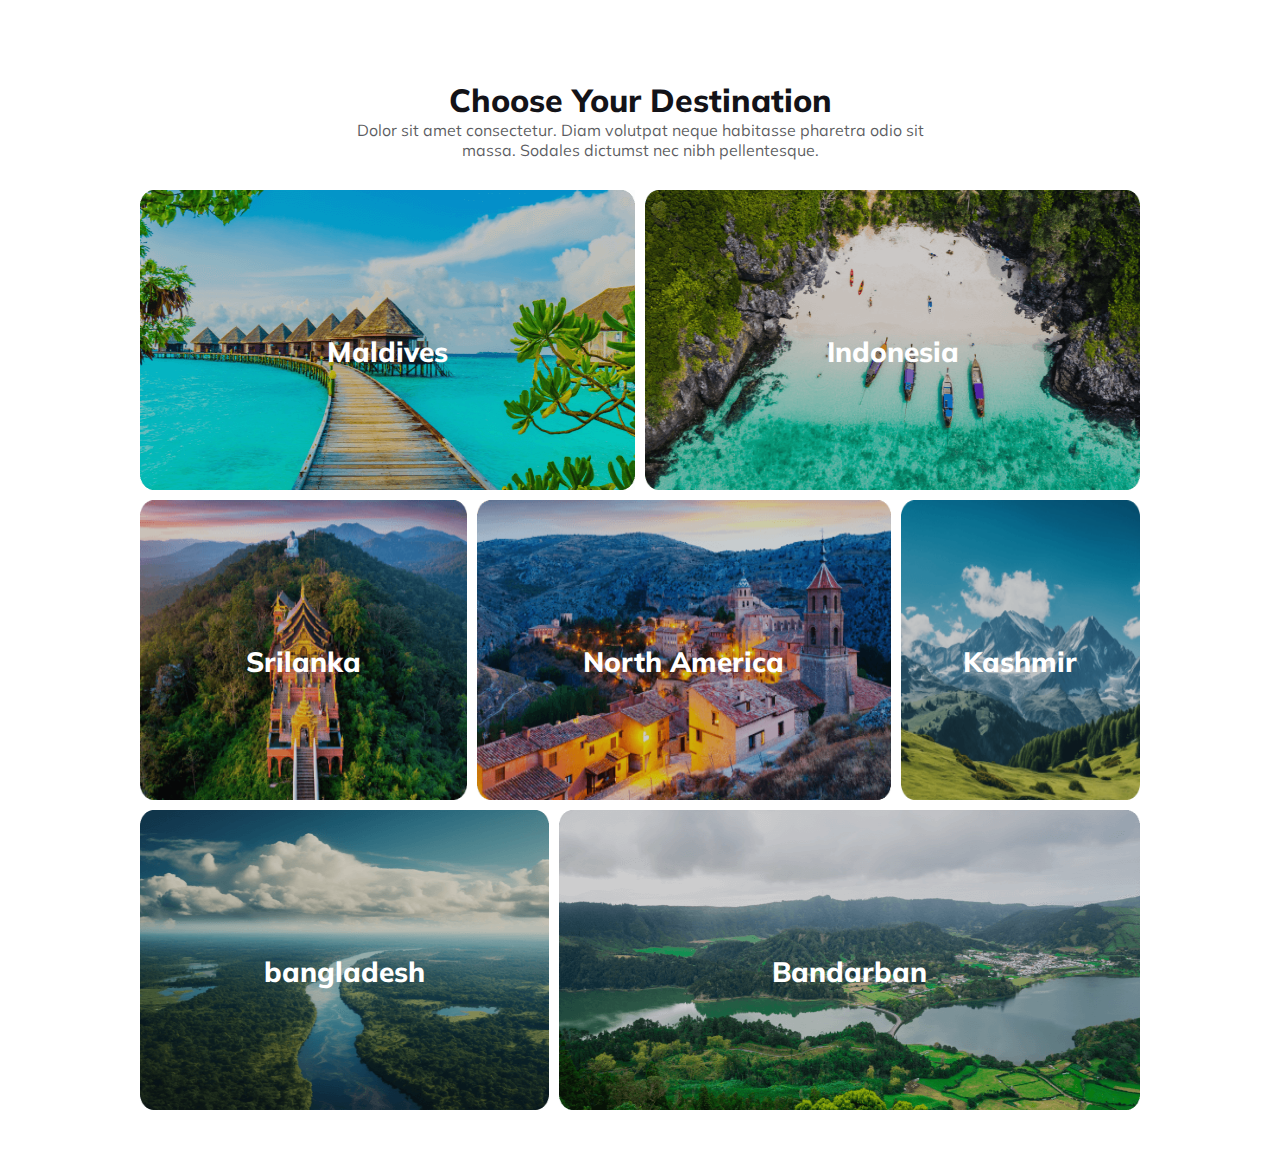
==== flexbox.html @ b42ee202 "finished destination section with resposive and commit" ====
<!DOCTYPE html>
<html lang="en">
<head>
    <meta charset="UTF-8">
    <meta name="viewport" content="width=device-width, initial-scale=1.0">
    <title>Document</title>
    <link rel="stylesheet" href="style/style.css">
</head>
<body>
    <main>
        <section class="destination">
            <div class="destination-info">
                <h3 class="common-title">Choose Your Destination</h3>
                <p class="common-text">
                    Dolor sit amet consectetur. Diam volutpat neque habitasse pharetra odio sit massa. Sodales dictumst nec nibh pellentesque.
                </p>
            </div>
            <div class="row">
                <div><img class="img-size" src="Images/Rectangle 5.png" alt=""><div class="pic-1 pic-text">Maldives</div></div>
                <div><img class="img-size" src="Images/Rectangle 8.png" alt=""><div class="pic-1 pic-text">Indonesia</div></div>
            </div>
            <div class="row">
                <div><img class="img-size" src="Images/Rectangle 6.png" alt=""><div class="pic-1 pic-text">Srilanka</div></div>
                <div><img class="img-size" src="Images/Rectangle 7.png" alt=""><div class="pic-1 pic-text">North America</div></div>
                <div><img class="img-size" src="Images/Rectangle 9.png" alt=""><div class="pic-1 pic-text">Kashmir</div></div>
            </div>
            <div class="row">
                <div><img class="img-size" src="Images/Rectangle 11.png" alt=""><div class="pic-1 pic-text">bangladesh</div></div>
                <div><img class="img-size" src="Images/Rectangle 10.png" alt=""><div class="pic-1 pic-text">Bandarban</div></div>
            </div>
    
        </section>
    </main>
</body>
</html>
---- style/style.css ----
@import url('https://fonts.googleapis.com/css2?family=Merriweather:ital,wght@0,300;0,400;0,700;0,900;1,300;1,400;1,700;1,900&family=Mulish:ital,wght@0,200;0,300;0,400;0,500;0,600;0,700;0,800;0,900;0,1000;1,200;1,300;1,400;1,500;1,600;1,700;1,800;1,900;1,1000&family=Open+Sans:ital,wght@0,300;0,400;0,500;0,600;0,700;0,800;1,300;1,400;1,500;1,600;1,700;1,800&family=Work+Sans:ital,wght@0,100;0,200;0,300;0,400;0,500;0,600;0,700;0,800;0,900;1,100;1,200;1,300;1,400;1,500;1,600;1,700;1,800;1,900&display=swap');
@import url('https://fonts.googleapis.com/css2?family=Inter:wght@300&display=swap');

* {
    font-family: 'Mulish', sans-serif;
    padding: 0;
    margin: 0;
    font-size: 16px;
}

/*shared style*/
.btn-primary {
    border-radius: 8px;
    background: #FF5400;
    border: 0px;
    color: white;
    font-size: 1rem;
    font-weight: 700;
    padding: 10px 25px;
}

.common-text {
    color: rgba(19, 19, 24, 0.70);
    font-size: 1rem;
    font-style: normal;
    font-weight: 400;
    line-height: 20px;
}

.common-title {
    color: #131318;
    font-size: 2rem;
    font-style: normal;
    font-weight: 800;
    line-height: normal;
}

/* header style*/
header {
    max-width: 1000px;
    margin: 50px auto;

}

nav {
    display: flex;
    justify-content: space-between;
    align-items: center;
    margin-bottom: 2rem;
}

.nav-icon {
    display: flex;
    align-items: center;
    gap: 10px;
}

nav ul {
    display: flex;
}

nav li {
    list-style: none;
    margin-right: 30px;
    font-weight: 400;
    font-size: 1rem;
}

nav ul a {
    text-decoration: none;
    color: #424247;
}

.nav-title {
    color: #131318;
    font-size: 2rem;
    font-weight: 800;

}

.nav-title>span {
    color: #FF5400;
    font-size: 2rem;
    font-weight: 800;

}

.home {
    color: #FF5400;
    font-weight: 700;
}

.hide-btn {
    display: none;
}


/* banner section style*/
.banner {
    background-image: linear-gradient(180deg, rgba(19, 19, 24, 0.80) 0%, rgba(19, 19, 24, 0.00) 100%), url(../Images/Group13.png);
    border-radius: 8px;
    background-repeat: no-repeat;
    background-size: cover;
}

.banner-info {
    text-align: center;
    padding: 9rem;
}

.banner-info-text {
    padding: 0px 4rem;
}

.banner-title {
    color: #FFF;
    font-size: 3rem;
    font-style: normal;
    font-weight: 800;
    line-height: normal;
}

.banner-description {
    color: #FFF;
    font-size: 1rem;
    font-style: normal;
    font-weight: 400;
    line-height: 26px;
    margin-top: 1rem;
    margin-bottom: 2rem;
}

select {
    color: rgba(19, 19, 24, 0.50);
    background-color: #fff;
    border: none;
    border-radius: 8px;
    font-size: 1rem;
    font-weight: 700;
    height: 50px;
    width: 9rem;
}

input[type="text"] {
    border: none;
    color: rgba(19, 19, 24, 0.50);
    background: #FFF;
    width: 9rem;
    height: 50px;
    border-radius: 8px;
    text-align: left;
    font-size: 1rem;
    font-weight: 700;
}

.serech-btn {
    border-radius: 8px;
    background: #FF5400;
    border: 0px;
    color: white;
    font-size: 1rem;
    font-weight: 700;
    width: 9rem;
    height: 50px;
}

.find-places {
    border-radius: 8px;
    background: rgba(255, 255, 255, 0.30);
    display: inline-flex;
    padding: 16px;
    align-items: flex-start;
    gap: 24px;
}

/* main section style*/
main {
    max-width: 1000px;
    margin: 50px auto;
}

/* our tour section style*/

.tour-container {

    display: flex;
    justify-content: space-between;
    align-items: center;
    gap: 50px;
    margin-top: 50px;
}

.tour-info ul li {
    text-indent: 0;
    list-style-position: inside;
    color: rgba(19, 19, 24, 0.70);
    font-size: 1rem;
    font-style: normal;
    font-weight: 400;
    line-height: 26px;
}

.tour-info p {
    margin-top: 10px;
    margin-bottom: 10px;
}

/* destination section style*/
.destination{
    margin-top: 50px;
}

.destination-info {
    text-align: center;
    padding: 30px 200px;

}

.img-size {
    width: 100%;
    height: 100%;
}

.row {
    height: 300px;
    display: flex;
    gap: 10px;
    margin-bottom: 10px;

}

.pic-1 {
    position: relative;
    text-align: center;
    bottom: 160px;
}

.pic-text {
    color: #FFF;
    text-align: center;
    font-size: 28px;
    font-style: normal;
    font-weight: 800;
    line-height: normal;
}

/* newsletter section style*/

.newsletter-container {
    display: flex;
    gap: 20px;
    margin-top: 50px;
}

.newsletter-info {
    border-radius: 16px;
    border: 1px solid #FF5400;
    padding: 4rem 3rem;
    text-align: left;


}

.newsletter-image img {
    width: 100%;
    height: 100%;
}

.newsletter-title {
    color: #131318;
    font-size: 1.5rem;
    font-style: normal;
    font-weight: 800;
    line-height: normal;
    margin-bottom: 5px;
}


.newsletter-info input[type="text"] {
    border-radius: 8px;
    background: rgba(19, 19, 24, 0.05);
    width: 100%;
    border: none;
    color: rgba(19, 19, 24, 0.30);
    height: 60px;
    font-size: 1rem;
    font-weight: 400;
    margin-top: 0.7rem;
    margin-bottom: 0.7rem;
}

.newsletter-info input[type="email"] {
    border-radius: 8px;
    background: rgba(19, 19, 24, 0.05);
    width: 100%;
    border: none;
    color: rgba(19, 19, 24, 0.30);
    height: 60px;
    font-size: 1rem;
    font-weight: 400;
    margin-bottom: 1rem;
}

.newsletter-info button {
    width: 100%;
    height: 60px;
}

.savings-badge {
    color: rgb(255, 255, 255);
    width: 200px;
    text-align: center;
    border-radius: 8px;
    background: #FF5400;
    padding: 30px;
    transform: rotate(-22deg);
    position: relative;
    bottom: 160px;
    left: 220px;
}

.savings-badge h2 {
    color: #FFF;
    font-size: 20px;
    font-style: normal;
    font-weight: 800;
    line-height: normal;
}



/* footer section style*/

footer {
    background: rgba(19, 19, 24, 0.05);
}

.footer-container {
    max-width: 800px;
    margin: 0 auto;
    text-align: center;
    padding-top: 6rem;
    padding-bottom: 6rem;
}

.footer-info {
    padding-left: 30px;
    padding-right: 30px;
}

.web-title {
    display: inline-flex;
    gap: 10px;
}

.footer-description {
    color: #5A5A5D;
    font-size: 1rem;
    font-style: normal;
    font-weight: 400;
    line-height: 20px;
    margin-top: 1rem;
    margin-bottom: 2rem;
}

i {
    margin-right: 2rem;
}

.social-links {
    margin-bottom: 2rem;
}

hr {
    margin-bottom: 2rem;
}

.footer-container p {
    color: #131318;
    font-family: 'Inter', sans-serif;
    font-size: 16px;
    font-style: normal;
    font-weight: 300;
    line-height: normal;
}








/* responsive layout*/

/* for mobile devies*/

@media screen and (max-width: 600px) {

    header,
    main {
        padding-left: 20px;
        padding-right: 20px;

    }

    .hidden {
        display: none;
    }

    .hide-btn {
        display: inline-flex;
        border: none;
    }

    .nav-title {
        color: #131318;
        font-size: 1.5rem;
        font-weight: 800;
    }

    .nav-title>span {
        color: #FF5400;
        font-size: 1.5rem;
        font-weight: 800;
    }

    .banner-info {
        padding: 2rem 0.6rem;
    }

    .banner-title {
        font-size: 1.5rem;
    }

    .banner-info-text {
        padding: 0px 10px;
    }

    .find-places {
        display: inline-block;
        text-align: center;

    }

    input[type="text"] {
        width: 18rem;
        margin-bottom: 1rem;
    }

    select {
        width: 18rem;
        margin-bottom: 1rem;
    }

    .serech-btn {
        width: 18rem;
    }

    /* our tour section style*/

    .tour-container {
        flex-direction: column;
    }

    .tour-image-container img {
        width: 100%;
    }
    /*for destination section*/

    .destination-info {
        padding: 30px 10px;
    }
    .row{
        flex-direction: column;
        height: auto;
    }
    .pic-1 {
        bottom: 120px;
    }

    /*for newsletter  section*/

    .newsletter-container {
        flex-direction: column;
    }

    .savings-badge {
        padding: 20px;
        position: relative;
        bottom: 140px;
        left: 90px;
    }

    /* for footer*/

    .footer-container {
        padding-left: 20px;
        padding-right: 20px;
        padding-top: 2rem;
        padding-bottom: 2rem;
    }

    .footer-container p {
        color: #131318;
        font-family: 'Inter', sans-serif;
        font-size: 0.7rem;
        font-style: normal;
        font-weight: 300;
        line-height: normal;
    }

    .web-title {
        display: inline-flex;
        gap: 10px;
        align-items: center
    }


}
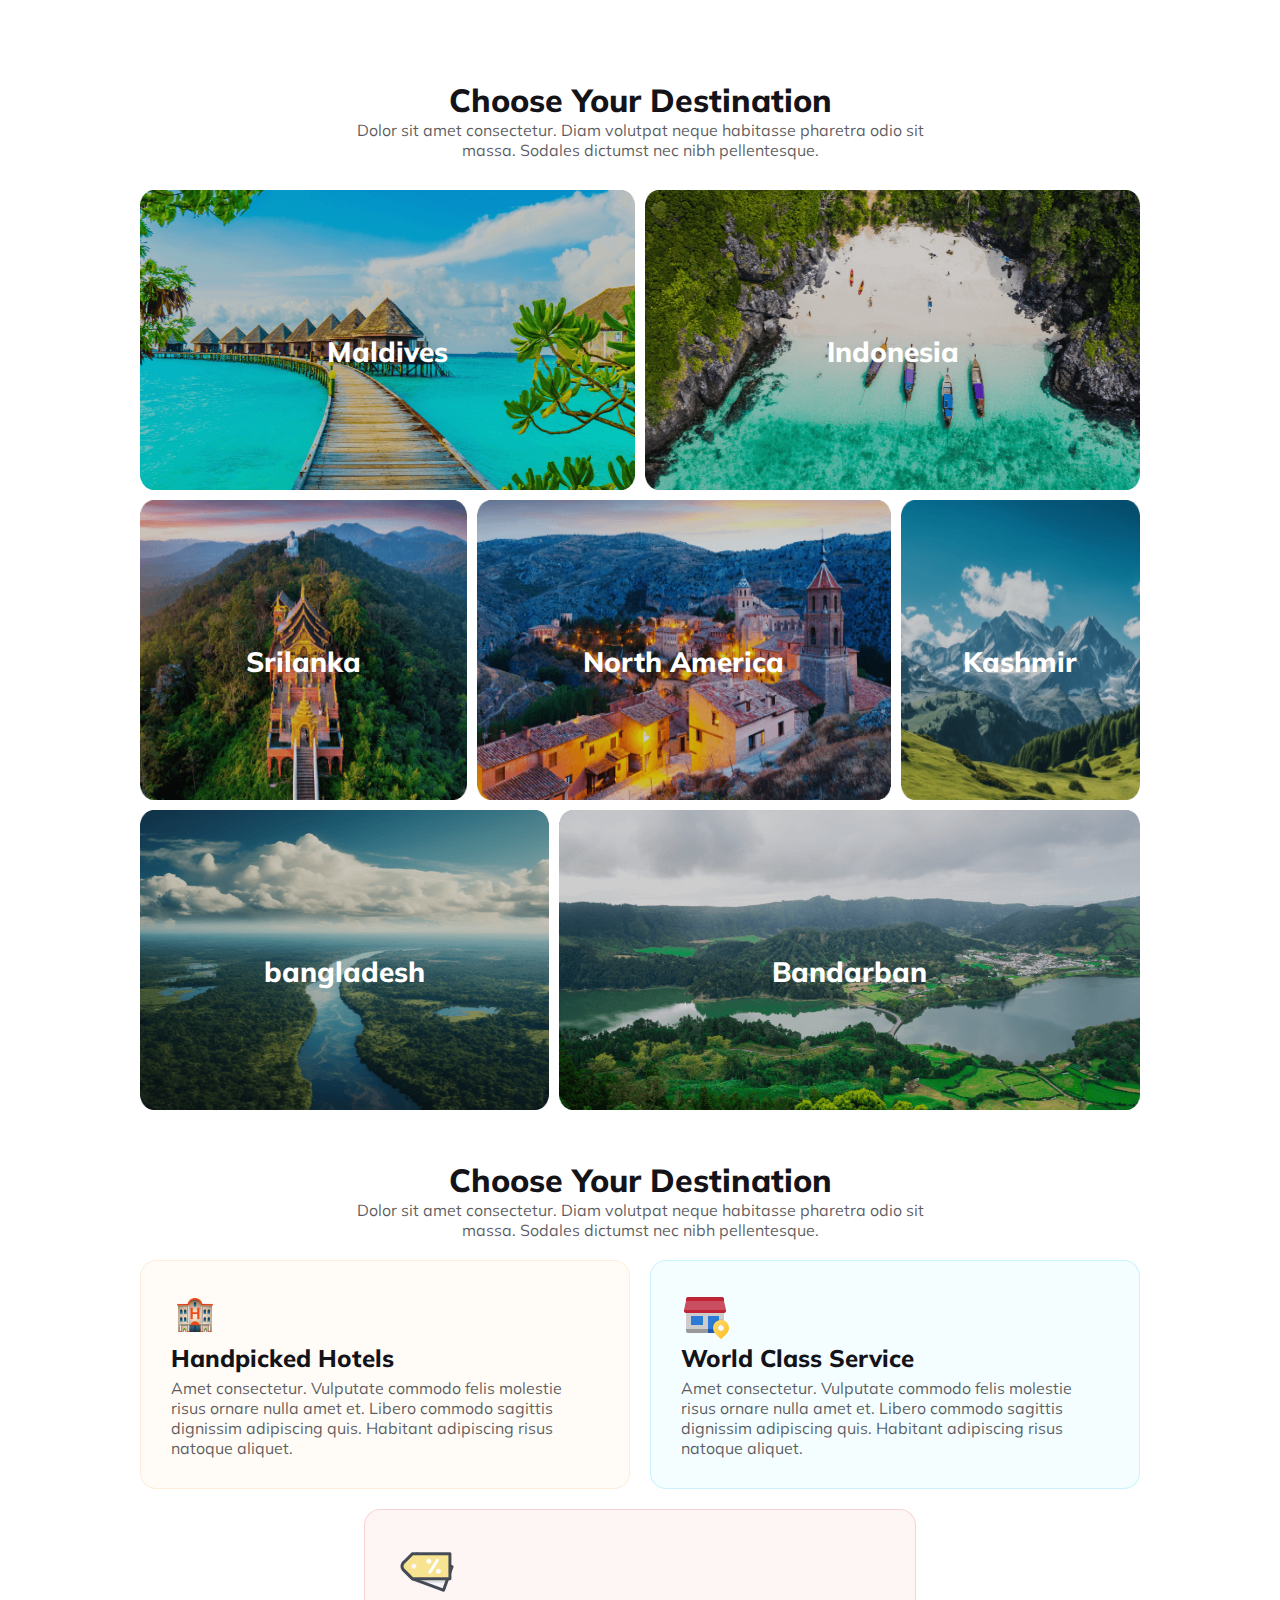
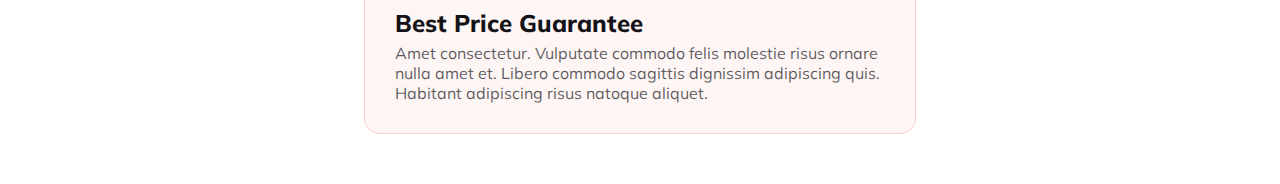
==== commit 525511d1: "finished choose section with resposive and commit" ====
--- a/flexbox.html
+++ b/flexbox.html
@@ -1,35 +1,92 @@
 <!DOCTYPE html>
 <html lang="en">
+
 <head>
     <meta charset="UTF-8">
     <meta name="viewport" content="width=device-width, initial-scale=1.0">
     <title>Document</title>
     <link rel="stylesheet" href="style/style.css">
 </head>
+
 <body>
     <main>
         <section class="destination">
             <div class="destination-info">
                 <h3 class="common-title">Choose Your Destination</h3>
                 <p class="common-text">
-                    Dolor sit amet consectetur. Diam volutpat neque habitasse pharetra odio sit massa. Sodales dictumst nec nibh pellentesque.
+                    Dolor sit amet consectetur. Diam volutpat neque habitasse pharetra odio sit massa. Sodales dictumst
+                    nec nibh pellentesque.
                 </p>
             </div>
             <div class="row">
-                <div><img class="img-size" src="Images/Rectangle 5.png" alt=""><div class="pic-1 pic-text">Maldives</div></div>
-                <div><img class="img-size" src="Images/Rectangle 8.png" alt=""><div class="pic-1 pic-text">Indonesia</div></div>
+                <div><img class="img-size" src="Images/Rectangle 5.png" alt="">
+                    <div class="pic-1 pic-text">Maldives</div>
+                </div>
+                <div><img class="img-size" src="Images/Rectangle 8.png" alt="">
+                    <div class="pic-1 pic-text">Indonesia</div>
+                </div>
             </div>
             <div class="row">
-                <div><img class="img-size" src="Images/Rectangle 6.png" alt=""><div class="pic-1 pic-text">Srilanka</div></div>
-                <div><img class="img-size" src="Images/Rectangle 7.png" alt=""><div class="pic-1 pic-text">North America</div></div>
-                <div><img class="img-size" src="Images/Rectangle 9.png" alt=""><div class="pic-1 pic-text">Kashmir</div></div>
+                <div><img class="img-size" src="Images/Rectangle 6.png" alt="">
+                    <div class="pic-1 pic-text">Srilanka</div>
+                </div>
+                <div><img class="img-size" src="Images/Rectangle 7.png" alt="">
+                    <div class="pic-1 pic-text">North America</div>
+                </div>
+                <div><img class="img-size" src="Images/Rectangle 9.png" alt="">
+                    <div class="pic-1 pic-text">Kashmir</div>
+                </div>
             </div>
             <div class="row">
-                <div><img class="img-size" src="Images/Rectangle 11.png" alt=""><div class="pic-1 pic-text">bangladesh</div></div>
-                <div><img class="img-size" src="Images/Rectangle 10.png" alt=""><div class="pic-1 pic-text">Bandarban</div></div>
+                <div><img class="img-size" src="Images/Rectangle 11.png" alt="">
+                    <div class="pic-1 pic-text">bangladesh</div>
+                </div>
+                <div><img class="img-size" src="Images/Rectangle 10.png" alt="">
+                    <div class="pic-1 pic-text">Bandarban</div>
+                </div>
             </div>
-    
+
+        </section>
+        <section class="choose-us">
+            <div class="facility-info">
+                <h3 class="common-title">Choose Your Destination</h3>
+                <p class="common-text">
+                    Dolor sit amet consectetur. Diam volutpat neque habitasse pharetra odio sit massa. Sodales dictumst
+                    nec nibh pellentesque.
+                </p>
+            </div>
+            
+                <div class="facility-info-container">
+                    <div class="hotel-facility">
+                        <img src="Images/icons8-hotel-48.png" alt="">
+                        <h4 class="newsletter-title">Handpicked Hotels</h4>
+                        <p class="common-text">
+                            Amet consectetur. Vulputate commodo felis molestie risus ornare nulla amet et. Libero
+                            commodo sagittis dignissim adipiscing quis. Habitant adipiscing risus natoque aliquet.
+                        </p>
+                    </div>
+                    <div class="service-facility">
+                        <img src="Images/icons8-shop-location-48.png" alt="">
+                        <h4 class="newsletter-title">World Class Service</h4>
+                        <p class="common-text">
+                            Amet consectetur. Vulputate commodo felis molestie risus ornare nulla amet et. Libero
+                            commodo sagittis dignissim adipiscing quis. Habitant adipiscing risus natoque aliquet.
+                        </p>
+                    </div>
+                </div>
+                <div class="facility-info-container-2">
+                    <div class="price-facility">
+                        <img src="Images/icons8-discount-64.png" alt="">
+                        <h4 class="newsletter-title">Best Price Guarantee</h4>
+                        <p class="common-text">
+                            Amet consectetur. Vulputate commodo felis molestie risus ornare nulla amet et. Libero
+                            commodo sagittis dignissim adipiscing quis. Habitant adipiscing risus natoque aliquet.
+                        </p>
+                    </div>
+                </div>
+            
         </section>
     </main>
 </body>
+
 </html>--- a/style/style.css
+++ b/style/style.css
@@ -206,7 +206,7 @@
 }
 
 /* destination section style*/
-.destination{
+.destination {
     margin-top: 50px;
 }
 
@@ -243,6 +243,59 @@
     font-weight: 800;
     line-height: normal;
 }
+
+/*choose section style*/
+.choose-us {
+    margin-top: 50px;
+}
+
+.facility-info {
+    text-align: center;
+    padding: 0 200px;
+}
+
+
+
+.hotel-facility {
+    border-radius: 16px;
+    border: 1px solid rgba(251, 181, 99, 0.20);
+    background: rgba(251, 181, 99, 0.05);
+    padding: 30px;
+    text-align: left;
+    max-width: 490px;
+}
+
+.service-facility {
+    border-radius: 16px;
+    border: 1px solid rgba(41, 206, 246, 0.20);
+    background: rgba(41, 206, 246, 0.05);
+    padding: 30px;
+    text-align: left;
+    max-width: 490px;
+}
+
+.price-facility {
+    border-radius: 16px;
+    border: 1px solid rgba(233, 68, 68, 0.20);
+    background: rgba(233, 68, 68, 0.05);
+    padding: 30px;
+    text-align: left;
+    max-width: 490px;
+}
+
+.facility-info-container {
+    display: flex;
+    justify-content: space-between;
+    gap: 20px;
+    margin-top: 20px;
+}
+
+.facility-info-container-2 {
+    display: flex;
+    justify-content: center;
+    margin-top: 20px;
+}
+
 
 /* newsletter section style*/
 
@@ -466,17 +519,30 @@
     .tour-image-container img {
         width: 100%;
     }
+
     /*for destination section*/
 
     .destination-info {
         padding: 30px 10px;
     }
-    .row{
+
+    .row {
         flex-direction: column;
         height: auto;
     }
+
     .pic-1 {
         bottom: 120px;
+    }
+
+    /* choose section*/
+    .facility-info-container {
+        flex-direction: column;
+    }
+
+    .facility-info {
+
+        padding: 0px 20px;
     }
 
     /*for newsletter  section*/
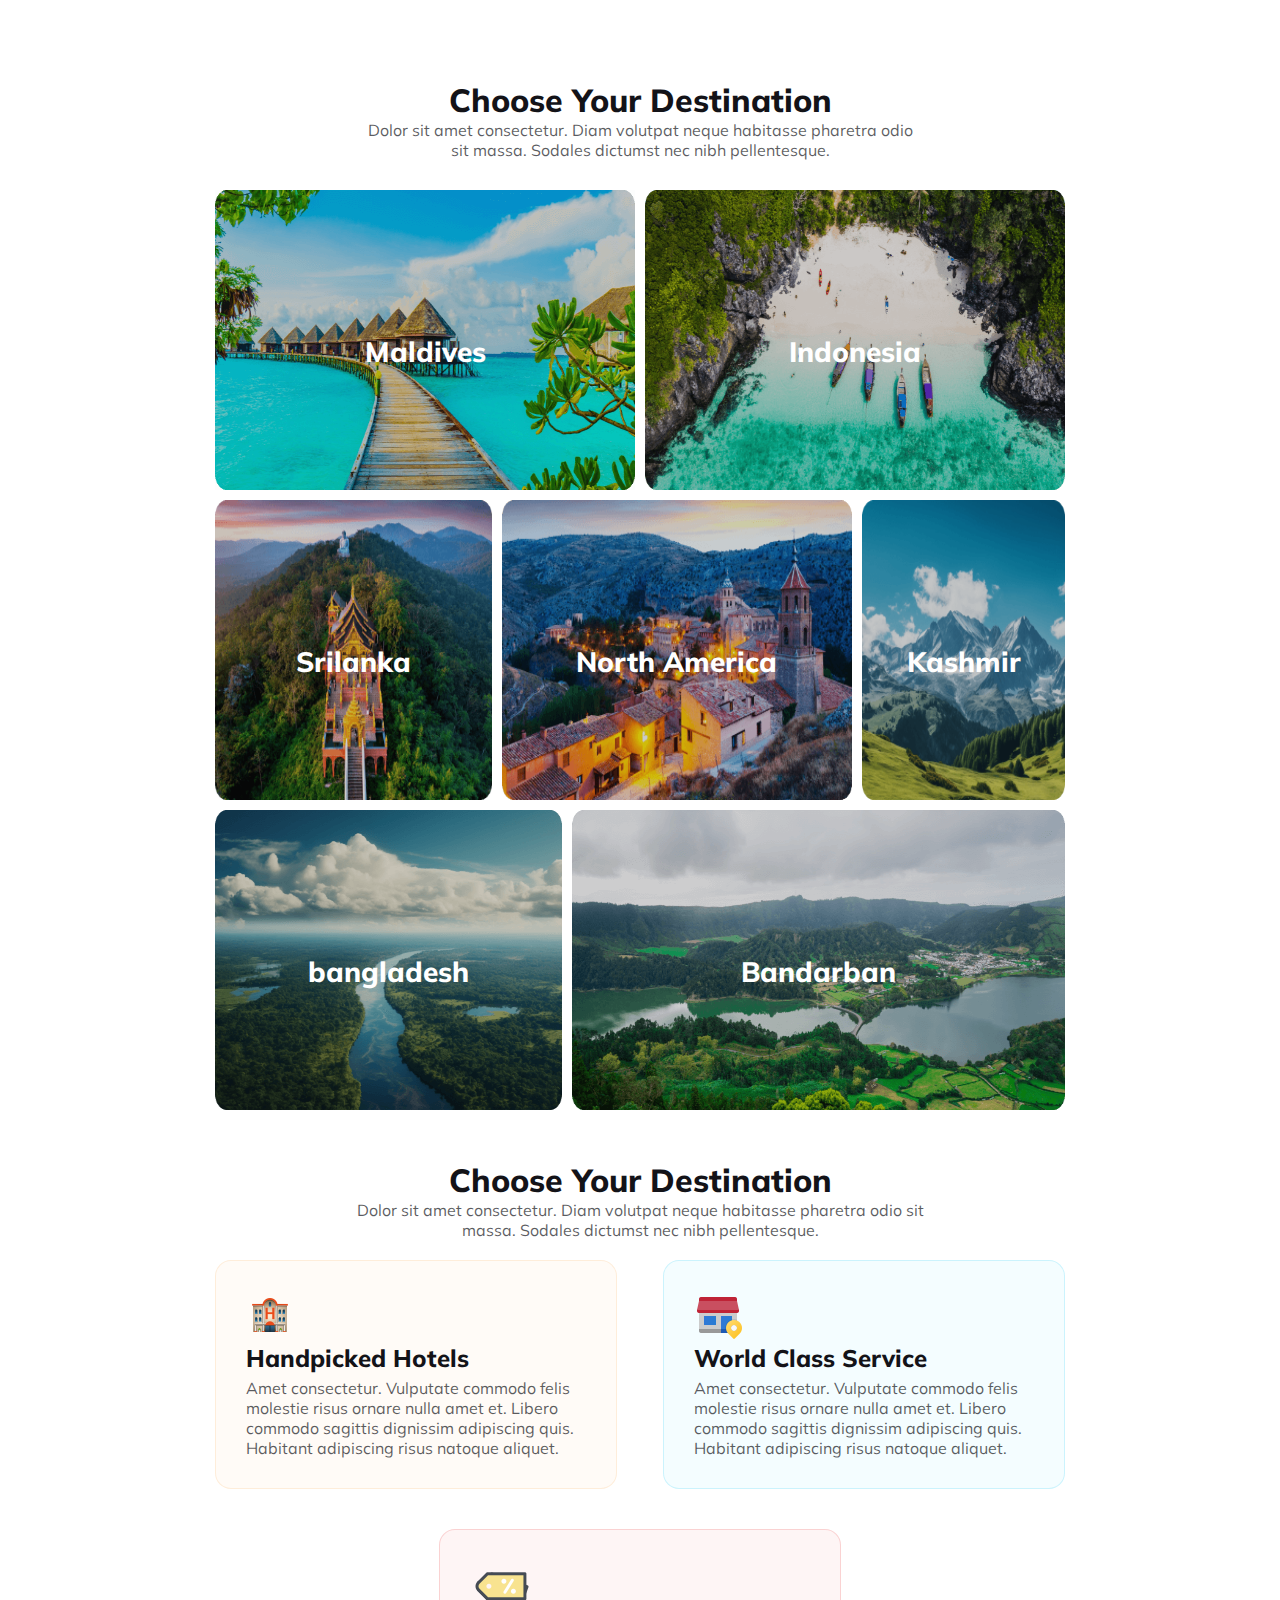
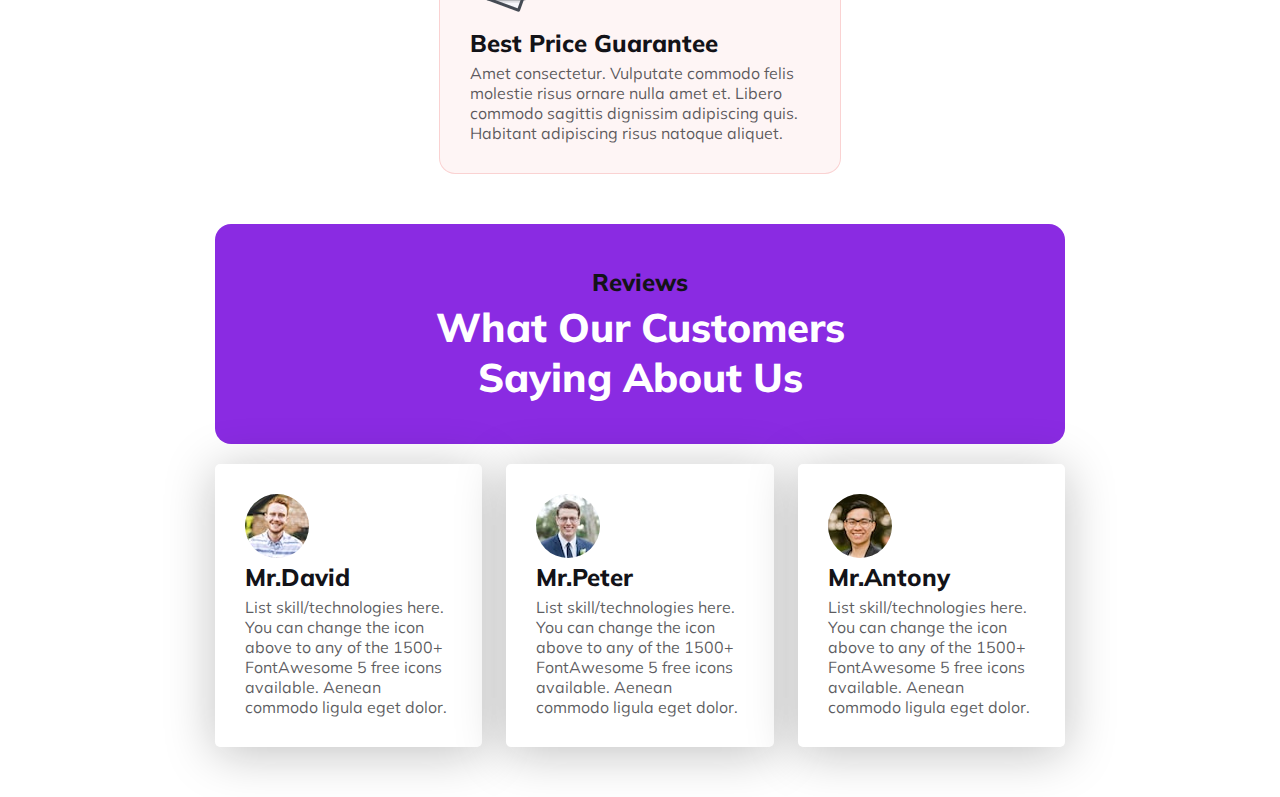
==== commit f6fbcf8e: "made some modification and commit" ====
--- a/flexbox.html
+++ b/flexbox.html
@@ -86,6 +86,52 @@
                 </div>
             
         </section>
+
+        <section class="meet-our-customer">
+            <div class="review-section">
+                <p class="newsletter-title">Reviews</p>
+                <h1 class="banner-title">What Our Customers Saying About Us</h1>
+            </div>
+            <div class="customer-info-container">
+                <div class="customer-info">
+                    <img src="Images/profile-1480882496007-db96d21b83d4.jpg" alt="">
+                    <h4 class="newsletter-title">Mr.David</h4>
+                        <p class="common-text">
+                            List skill/technologies
+                            here. You can change the
+                            icon above to any of the
+                            1500+ FontAwesome 5
+                            free icons available.
+                            Aenean commodo ligula
+                            eget dolor.</p>
+                </div>
+                <div class="customer-info">
+                    <img src="Images/profile-1504956584097-8075e1de76b7.jpg" alt="">
+                    <h4 class="newsletter-title">Mr.Peter</h4>
+                        <p class="common-text">
+                            List skill/technologies
+                            here. You can change the
+                            icon above to any of the
+                            1500+ FontAwesome 5
+                            free icons available.
+                            Aenean commodo ligula
+                            eget dolor.</p>
+                </div>
+                <div class="customer-info">
+                    <img src="Images/profile-fb-1467929753-02a75cc39300.jpg" alt="">
+                    <h4 class="newsletter-title">Mr.Antony</h4>
+                        <p class="common-text">
+                            List skill/technologies
+                            here. You can change the
+                            icon above to any of the
+                            1500+ FontAwesome 5
+                            free icons available.
+                            Aenean commodo ligula
+                            eget dolor.</p>
+                </div>
+            </div>
+
+        </section>
     </main>
 </body>
 
--- a/style/style.css
+++ b/style/style.css
@@ -296,6 +296,36 @@
     margin-top: 20px;
 }
 
+/* reviews section style*/
+.meet-our-customer {
+    margin-top: 50px;
+}
+
+.review-section {
+    background: blueviolet;
+    padding: 5% 20%;
+    border-radius: 16px;
+    text-align: center;
+}
+
+.customer-info-container {
+    display: flex;
+    gap: 24px;
+    margin-top: 20px;
+}
+
+.customer-info {
+    padding: 30px;
+
+    border-radius: 5px;
+    background: #FFF;
+    box-shadow: 0px 6px 50px 0px rgba(11, 11, 11, 0.256);
+}
+
+.customer-info img {
+    border-radius: 50%;
+}
+
 
 /* newsletter section style*/
 
@@ -368,8 +398,8 @@
     padding: 30px;
     transform: rotate(-22deg);
     position: relative;
-    bottom: 160px;
-    left: 220px;
+    bottom: 38%;
+    left: 45%;
 }
 
 .savings-badge h2 {
@@ -452,8 +482,13 @@
 
     header,
     main {
-        padding-left: 20px;
-        padding-right: 20px;
+        max-width: 320px;
+        margin: 50px auto;
+
+    }
+
+    .banner-title {
+        font-size: 1.5rem;
 
     }
 
@@ -482,9 +517,6 @@
         padding: 2rem 0.6rem;
     }
 
-    .banner-title {
-        font-size: 1.5rem;
-    }
 
     .banner-info-text {
         padding: 0px 10px;
@@ -493,21 +525,21 @@
     .find-places {
         display: inline-block;
         text-align: center;
-
+        padding: 2%;
     }
 
     input[type="text"] {
-        width: 18rem;
+        width: 100%;
         margin-bottom: 1rem;
     }
 
     select {
-        width: 18rem;
+        width: 100%;
         margin-bottom: 1rem;
     }
 
     .serech-btn {
-        width: 18rem;
+        width: 100%;
     }
 
     /* our tour section style*/
@@ -543,6 +575,17 @@
     .facility-info {
 
         padding: 0px 20px;
+    }
+
+    /*review-section*/
+    .review-section {
+
+        padding: 5% 5%;
+
+    }
+
+    .customer-info-container {
+        flex-direction: column;
     }
 
     /*for newsletter  section*/
@@ -555,7 +598,7 @@
         padding: 20px;
         position: relative;
         bottom: 140px;
-        left: 90px;
+        left: 22%;
     }
 
     /* for footer*/
@@ -583,4 +626,65 @@
     }
 
 
+}
+/* for laptop and desktop*/
+@media screen and (min-width: 992px) {
+
+    header,
+    main {
+        max-width: 850px;
+        margin: 50px auto;
+
+    }
+    .banner-title {
+        
+        font-size: 2.5rem;
+    }
+    .banner-info {
+        padding: 5rem;
+    }
+
+    /* Tours plans section*/
+    .tour-image-container img {
+        width: 100%;
+        height: 100%;
+    }
+    .tour-image-container {
+        max-width: 50%;
+    }
+    .tour-info {
+        max-width: 45%;
+    }
+
+
+    /* destination section*/
+    .destination-info {
+        padding: 30px 150px;
+    }
+
+    /*Choose section*/
+    .facility-info-container-2 {
+        margin-top: 40px;
+    }
+    .facility-info {
+        padding: 0 120px;
+    }
+    .hotel-facility {
+        max-width: 40%;
+    }
+    
+    .service-facility {
+        max-width: 40%;
+    }
+    
+    .price-facility {
+        max-width: 40%;
+    }
+
+    /*newsletter section*/
+    .savings-badge {
+        bottom: 38%;
+        left: 33%;
+    }
+
 }